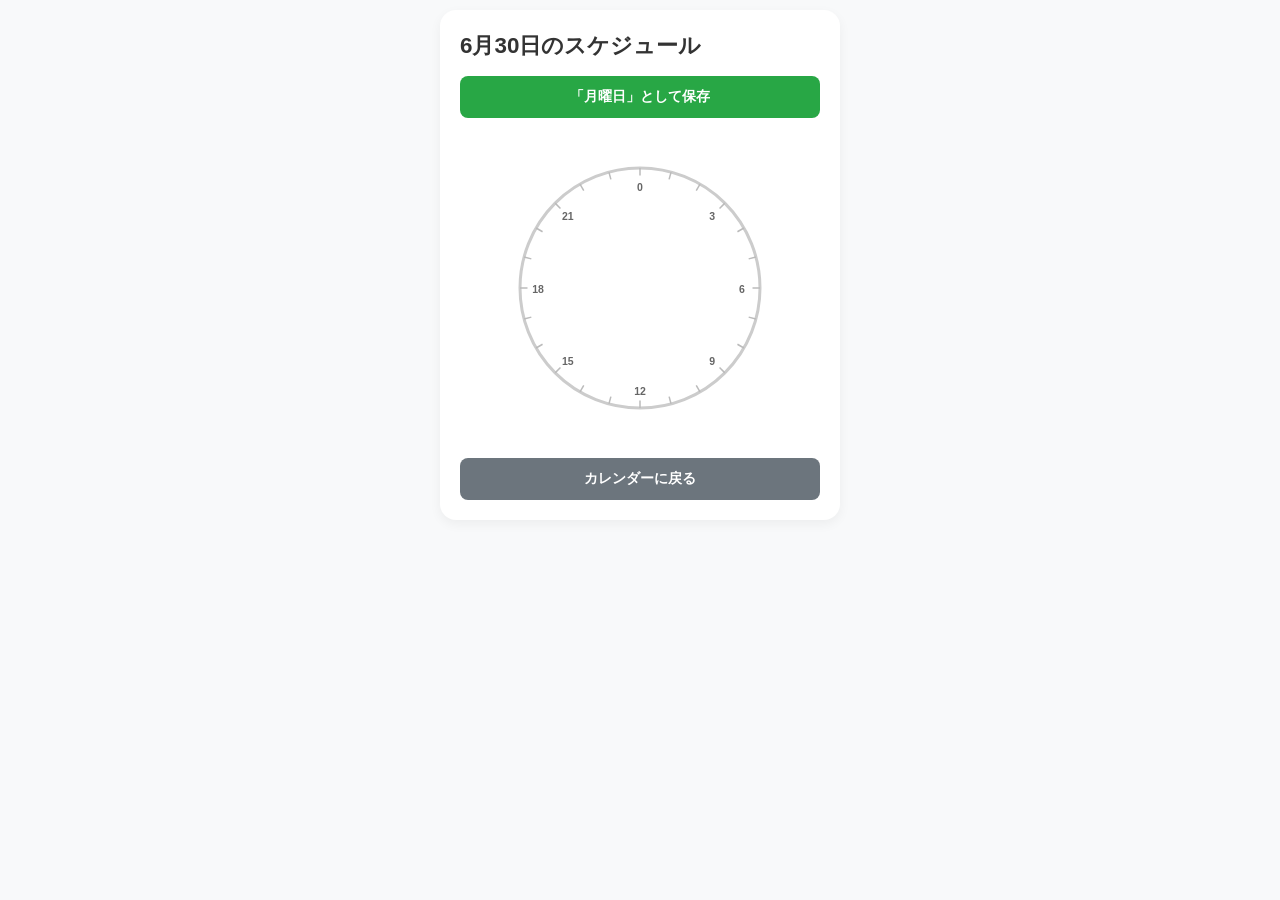
==== day.html @ e2d32050 "Initial commit" ====
<!DOCTYPE html>
<html lang="ja">
<head>
    <meta charset="UTF-8">
    <meta name="viewport" content="width=device-width, initial-scale=1.0">
    <title>1日スケジュール - 円形管理</title>
    <link rel="stylesheet" href="style.css">
</head>
<body>

<div class="container">
    <h2 id="date-title">6月30日のスケジュール</h2>
    <div class="header-actions">
        <button class="btn btn-success" onclick="saveAsTemplate()">「月曜日」として保存</button>
    </div>
    
    <div class="canvas-container">
        <svg id="schedule-clock" viewBox="0 0 200 200" onclick="handleClockClick(event)">
            <circle cx="100" cy="100" r="80" fill="none" stroke="#ccc" stroke-width="2"/>
            <g id="plans-group"></g>
            <g id="ticks-group"></g>
        </svg>
    </div>

    <div class="footer-actions">
        <button class="btn btn-secondary" onclick="location.href='index.html'">カレンダーに戻る</button>
    </div>
</div>

<div id="overlay" onclick="closeModal()"></div>
<div id="modal">
    <h3>予定の入力</h3>
    
    <div class="form-group">
        <label for="plan-title">予定名</label>
        <input type="text" id="plan-title" value="運動">
    </div>
    
    <div class="form-row">
        <div class="form-group">
            <label for="start-hour">開始 (時)</label>
            <input type="number" id="start-hour" min="0" max="23">
        </div>
        <div class="form-group">
            <label for="start-minute">開始 (分)</label>
            <input type="number" id="start-minute" min="0" max="59" value="0">
        </div>
    </div>
    
    <div class="form-group">
        <label>予定の長さ</label>
        <div class="duration-buttons">
            <button type="button" class="btn btn-time" onclick="setDuration(15)">15分</button>
            <button type="button" class="btn btn-time" onclick="setDuration(30)">30分</button>
            <button type="button" class="btn btn-time" onclick="setDuration(45)">45分</button>
            <button type="button" class="btn btn-time" onclick="setDuration(60)">60分</button>
        </div>
        <input type="hidden" id="plan-duration" value="15">
    </div>
    
    <div class="form-group">
        <label for="plan-color">表示色</label>
        <select id="plan-color">
            <option value="#FFFF00">黄色（運動など）</option>
            <option value="#FFC0CB">ピンク（プライベート）</option>
            <option value="#87CEEB">水色（仕事・勉強）</option>
            <option value="#98FB98">薄緑（休憩など）</option>
        </select>
    </div>
    
    <div class="modal-buttons">
        <button class="btn btn-primary" onclick="addPlan()">予定を追加</button>
        <button class="btn btn-danger" onclick="closeModal()">キャンセル</button>
    </div>
</div>

<script src="app.js"></script>
</body>
</html>
---- style.css ----
/* 全体のリセットと基本スタイル */
body {
    font-family: -apple-system, BlinkMacSystemFont, "Segoe UI", Roboto, "Helvetica Neue", Arial, sans-serif;
    background-color: #f8f9fa;
    color: #333;
    margin: 0;
    padding: 10px;
    display: flex;
    justify-content: center;
}

.container {
    width: 100%;
    max-width: 400px;
    background: #ffffff;
    border-radius: 16px;
    padding: 20px;
    box-shadow: 0 4px 12px rgba(0, 0, 0, 0.05);
    box-sizing: border-box;
}

h2 {
    font-size: 1.4rem;
    margin-top: 0;
    margin-bottom: 15px;
}

/* ボタンの基本スタイル */
.btn {
    padding: 12px 18px;
    border: none;
    border-radius: 8px;
    font-size: 14px;
    font-weight: bold;
    cursor: pointer;
    transition: background 0.2s;
}
.btn-primary { background: #007bff; color: white; }
.btn-secondary { background: #6c757d; color: white; width: 100%; }
.btn-success { background: #28a745; color: white; width: 100%; }
.btn-danger { background: #dc3545; color: white; }
.btn-time { background: #e9ecef; color: #495057; flex: 1; margin: 2px; padding: 10px 5px; }
.btn-time.active { background: #495057; color: white; }

/* 円形スケジュールの配置 */
.canvas-container {
    display: flex;
    justify-content: center;
    margin: 20px 0;
}
svg {
    width: 100%;
    max-width: 300px;
    height: 300px;
}

/* フォームとモーダル（ポップアップ） */
#overlay {
    display: none;
    position: fixed;
    top: 0;
    left: 0;
    width: 100%;
    height: 100%;
    background: rgba(0, 0, 0, 0.5);
    z-index: 99;
}

#modal {
    display: none;
    position: fixed;
    top: 50%;
    left: 50%;
    transform: translate(-50%, -50%);
    background: white;
    padding: 20px;
    border-radius: 16px;
    box-shadow: 0 10px 30px rgba(0, 0, 0, 0.25);
    width: 85%;
    max-width: 340px;
    z-index: 100;
    box-sizing: border-box;
}

#modal h3 { margin-top: 0; margin-bottom: 15px; }

.form-group {
    margin-bottom: 14px;
    text-align: left;
}
.form-group label {
    display: block;
    font-size: 13px;
    font-weight: 600;
    margin-bottom: 4px;
    color: #666;
}
.form-group input, .form-group select {
    width: 100%;
    padding: 10px;
    border: 1px solid #ced4da;
    border-radius: 6px;
    font-size: 16px; /* スマホでズームされないための16px以上 */
    box-sizing: border-box;
}

.form-row {
    display: flex;
    gap: 10px;
}
.form-row .form-group { flex: 1; }

.duration-buttons {
    display: flex;
    justify-content: space-between;
}

.modal-buttons {
    display: flex;
    justify-content: space-between;
    margin-top: 20px;
    gap: 10px;
}
.modal-buttons .btn { flex: 1; }
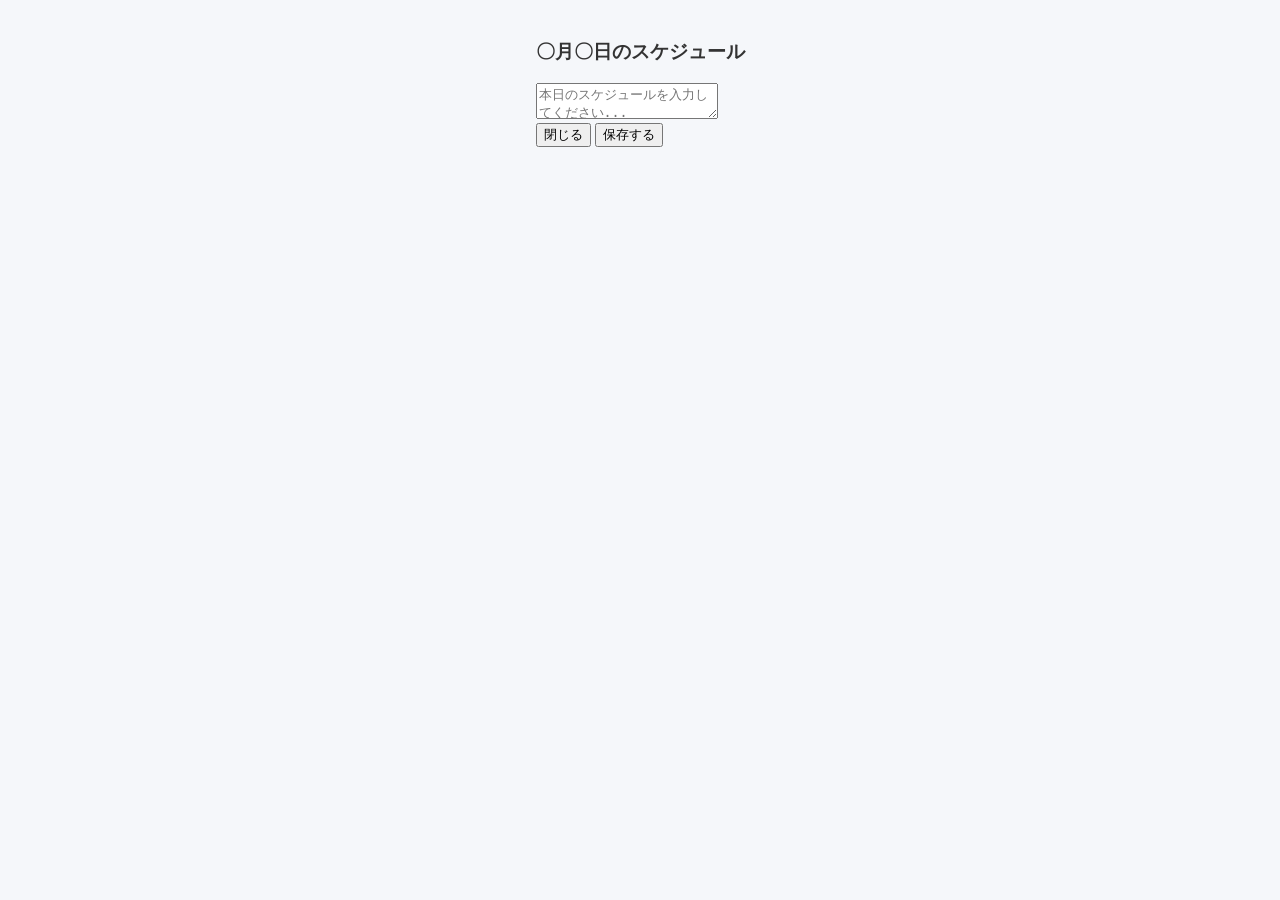
==== commit 5a7988f6: "c" ====
--- a/day.html
+++ b/day.html
@@ -3,76 +3,42 @@
 <head>
     <meta charset="UTF-8">
     <meta name="viewport" content="width=device-width, initial-scale=1.0">
-    <title>1日スケジュール - 円形管理</title>
-    <link rel="stylesheet" href="style.css">
+    <title>マイ・スケジュール・カレンダー</title>
+    <style>
+        :root {
+            --primary-color: #4a90e2;
+            --bg-color: #f5f7fa;
+            --text-color: #333;
+        }
+        body {
+            font-family: 'Helvetica Neue', Arial, sans-serif;
+            background-color: var(--bg-color);
+            color: var(--text-color);
+            margin: 0;
+            padding: 20px;
+            display: flex;
+            flex-direction: column;
+            align-items: center;
+        }
+        h1 { margin-bottom: 10px; }
+    </style>
+    <link rel="stylesheet" href="modal/modal.css">
 </head>
 <body>
 
-<div class="container">
-    <h2 id="date-title">6月30日のスケジュール</h2>
-    <div class="header-actions">
-        <button class="btn btn-success" onclick="saveAsTemplate()">「月曜日」として保存</button>
-    </div>
-    
-    <div class="canvas-container">
-        <svg id="schedule-clock" viewBox="0 0 200 200" onclick="handleClockClick(event)">
-            <circle cx="100" cy="100" r="80" fill="none" stroke="#ccc" stroke-width="2"/>
-            <g id="plans-group"></g>
-            <g id="ticks-group"></g>
-        </svg>
-    </div>
 
-    <div class="footer-actions">
-        <button class="btn btn-secondary" onclick="location.href='index.html'">カレンダーに戻る</button>
+<div class="modal" id="scheduleModal">
+    <div class="modal-content">
+        <h3 id="modalDateTitle">〇月〇日のスケジュール</h3>
+        <textarea id="scheduleInput" placeholder="本日のスケジュールを入力してください..."></textarea>
+        <div class="modal-btns">
+            <button class="btn btn-close" id="closeBtn">閉じる</button>
+            <button class="btn btn-save" id="saveBtn">保存する</button>
+        </div>
     </div>
 </div>
 
-<div id="overlay" onclick="closeModal()"></div>
-<div id="modal">
-    <h3>予定の入力</h3>
-    
-    <div class="form-group">
-        <label for="plan-title">予定名</label>
-        <input type="text" id="plan-title" value="運動">
-    </div>
-    
-    <div class="form-row">
-        <div class="form-group">
-            <label for="start-hour">開始 (時)</label>
-            <input type="number" id="start-hour" min="0" max="23">
-        </div>
-        <div class="form-group">
-            <label for="start-minute">開始 (分)</label>
-            <input type="number" id="start-minute" min="0" max="59" value="0">
-        </div>
-    </div>
-    
-    <div class="form-group">
-        <label>予定の長さ</label>
-        <div class="duration-buttons">
-            <button type="button" class="btn btn-time" onclick="setDuration(15)">15分</button>
-            <button type="button" class="btn btn-time" onclick="setDuration(30)">30分</button>
-            <button type="button" class="btn btn-time" onclick="setDuration(45)">45分</button>
-            <button type="button" class="btn btn-time" onclick="setDuration(60)">60分</button>
-        </div>
-        <input type="hidden" id="plan-duration" value="15">
-    </div>
-    
-    <div class="form-group">
-        <label for="plan-color">表示色</label>
-        <select id="plan-color">
-            <option value="#FFFF00">黄色（運動など）</option>
-            <option value="#FFC0CB">ピンク（プライベート）</option>
-            <option value="#87CEEB">水色（仕事・勉強）</option>
-            <option value="#98FB98">薄緑（休憩など）</option>
-        </select>
-    </div>
-    
-    <div class="modal-buttons">
-        <button class="btn btn-primary" onclick="addPlan()">予定を追加</button>
-        <button class="btn btn-danger" onclick="closeModal()">キャンセル</button>
-    </div>
-</div>
+<script src="modal/modal.js"></script>
 
 <script src="app.js"></script>
 </body>
